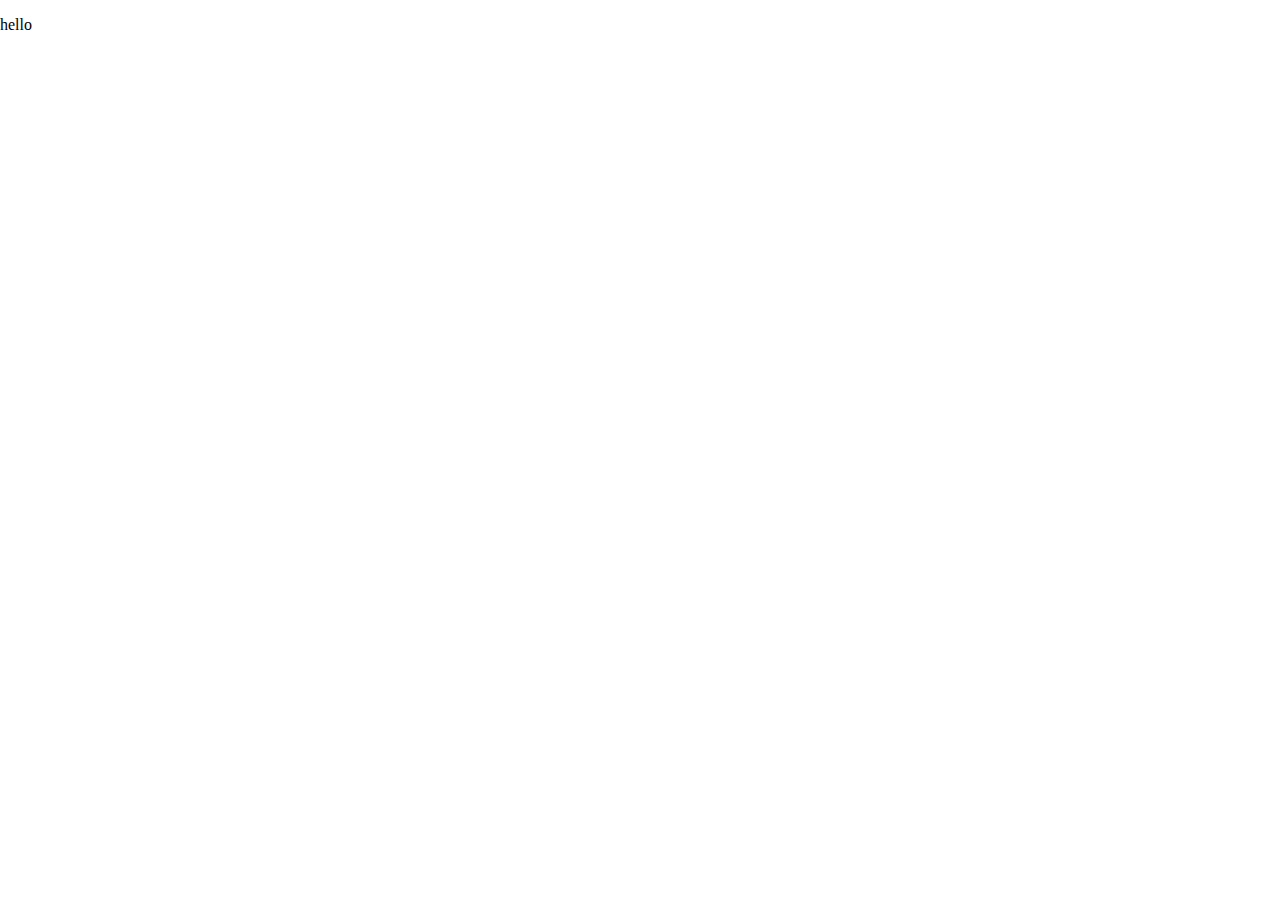
==== index.html @ 30da2f16 "rename portfolio" ====
<!doctype html>
<html class="no-js" lang="en">

<head>
  <meta charset="utf-8">
  <title>Responsive Layouts</title>
  <meta name="description" content="This site will serve as the hub for many sub responsive layouts">
  <meta name="viewport" content="width=device-width, initial-scale=1">

  <meta property="og:title" content="">
  <meta property="og:type" content="">
  <meta property="og:url" content="">
  <meta property="og:image" content="">

  <link rel="manifest" href="site.webmanifest">
  <link rel="apple-touch-icon" href="icon.png">
  <!-- Place favicon.ico in the root directory -->

  <link rel="stylesheet" href="css/normalize.css">
  <link rel="stylesheet" href="css/main.css">

  <meta name="theme-color" content="#fafafa">
</head>

<p>hello</p>
---- css/main.css ----
/* Place CSS styles here */
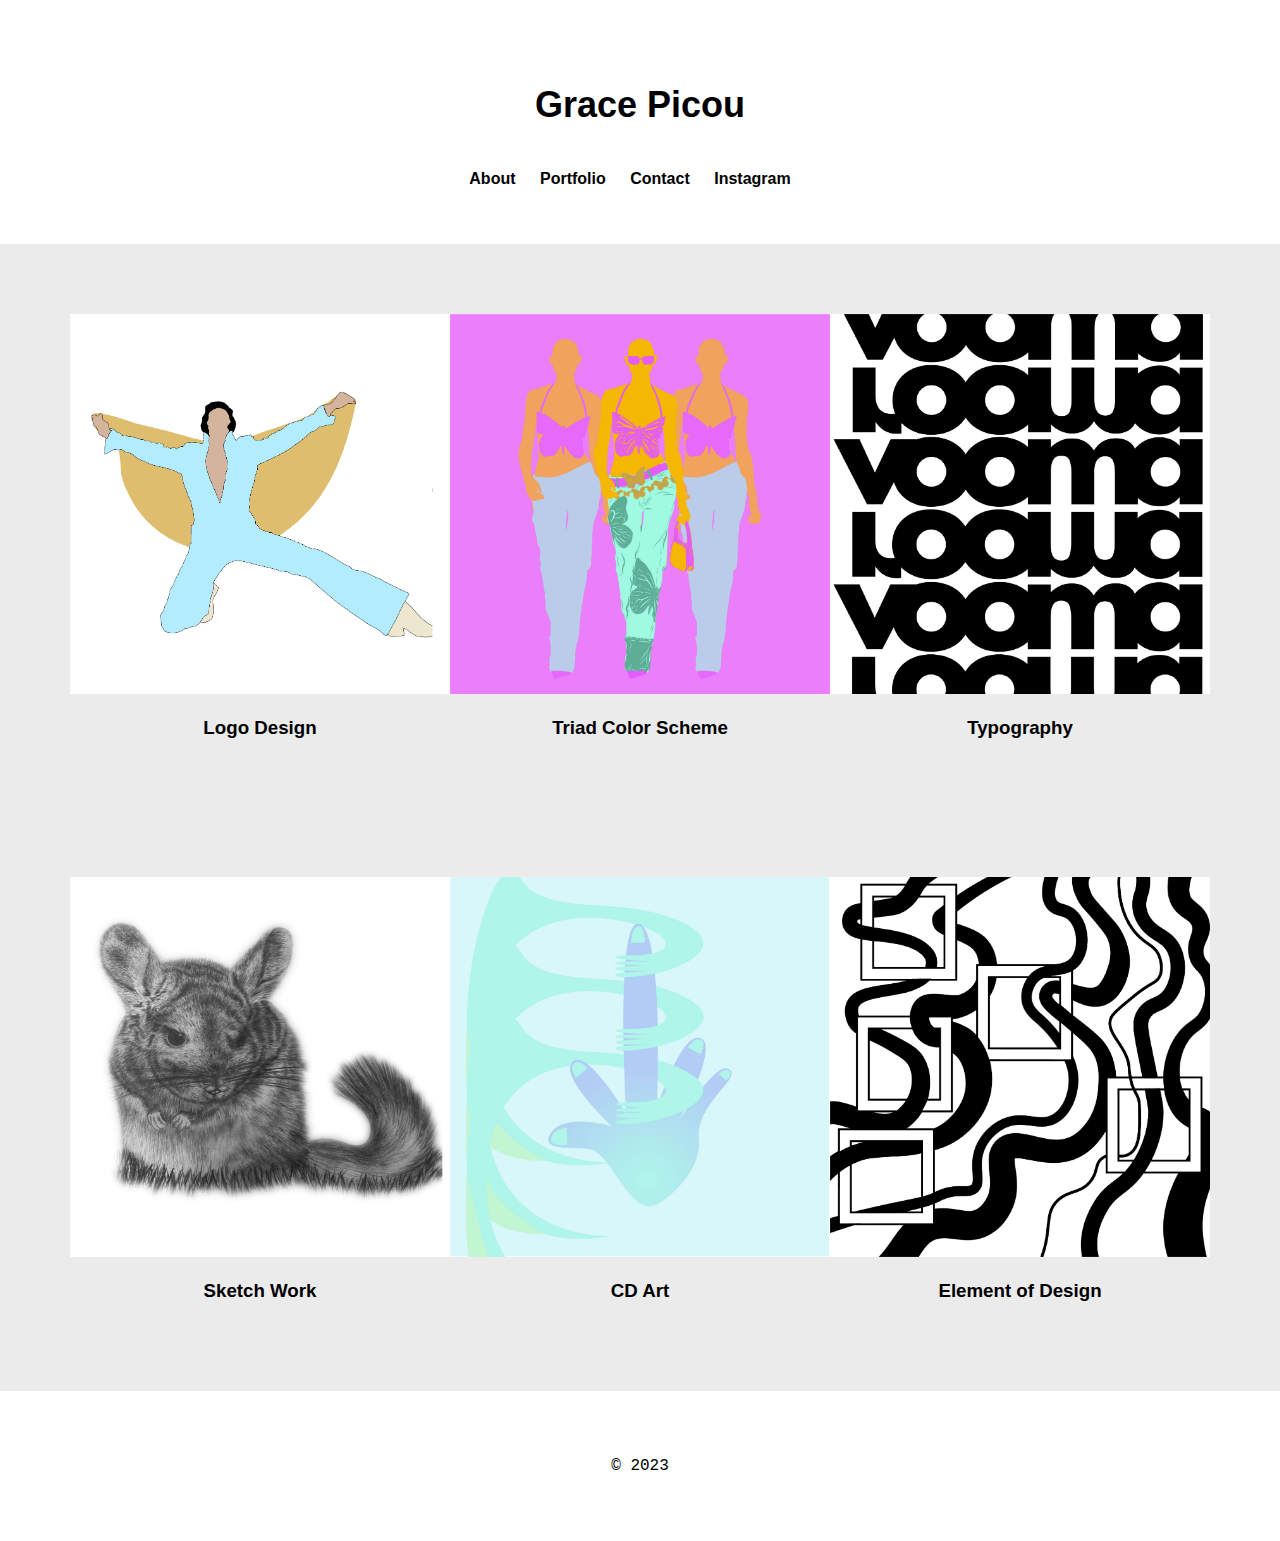
==== commit 6fd8a2a3: "major changes made to portfolio page" ====
--- a/index.html
+++ b/index.html
@@ -14,7 +14,6 @@
 
   <link rel="manifest" href="site.webmanifest">
   <link rel="apple-touch-icon" href="icon.png">
-  <!-- Place favicon.ico in the root directory -->
 
   <link rel="stylesheet" href="css/normalize.css">
   <link rel="stylesheet" href="css/main.css">
@@ -22,4 +21,56 @@
   <meta name="theme-color" content="#fafafa">
 </head>
 
-<p>hello</p>
+</head>
+<body>
+    <header>
+        <h1>Grace Picou</h1>
+        <nav>
+            <ul>
+                <li><a href="pages/about.html">About</a></li>
+                <li><a href="#portfolio">Portfolio</a></li>
+                <li><a href="#contact">Contact</a></li>
+                <li><a href="https://www.instagram.com/gracepicou/" target="_blank">Instagram</a></li>
+            </ul>
+        </nav>
+    </header>
+
+    <section id="portfolio">
+        <div class="portfolio-container">
+            <div class="portfolio-item">
+                <img src="img/elvislogo_final.jpg">
+                <h3>Logo Design</h3>
+            </div>
+            <div class="portfolio-item">
+                <img src="img/color_theory_proj3-05.jpg">
+                <h3>Triad Color Scheme</h3>
+            </div>
+            <div class="portfolio-item">
+                <img src="img/typ_projecttwo-01.jpg">
+                <h3>Typography</h3>
+            </div>
+        <div>
+    </section>
+
+    <section id="portfolio">
+        <div class="portfolio-container">
+            <div class="portfolio-item">
+                <img src="img/chinchilla sketch.jpg">
+                <h3>Sketch Work</h3>
+            </div>
+            <div class="portfolio-item">
+                <img src="img/cd_prints-07.jpg">
+                <h3>CD Art</h3>
+            </div>
+            <div class="portfolio-item">
+                <img src="img/gracepicou_art2050_project1_final-03.jpg">
+                <h3>Element of Design</h3>
+            </div>
+        <div>
+    </section>
+
+    <footer>
+        <p>&copy; 2023</p>
+    </footer>
+</body>
+</html>
--- a/css/main.css
+++ b/css/main.css
@@ -1 +1,108 @@
-/* Place CSS styles here */
+body {
+    color: black;
+    font-family: Arial, sans-serif;
+    background-color: #ebebeb;
+    margin: 0px;
+    padding: 0;
+}
+
+header {
+    background-color: #ffffff;
+    color: black;
+    text-align: center;
+    padding: 20px;
+    padding-top: 60px;
+}
+
+h3{
+    text-align: center;
+}
+
+header h1 {
+    font-size: 36px;
+    fon
+}
+
+nav ul {
+    list-style: none;
+    text-align: center;
+    padding: 20px;
+}
+
+nav li {
+    display: inline;
+    margin-right: 20px;
+}
+
+nav a {
+    text-decoration: none;
+    color: black;
+    font-weight: bold;
+}
+
+nav a:hover{
+    color: darkgray;
+}
+
+section {
+    background-color: #ebebeb;
+    padding: 30px;
+    margin: 20px;
+}
+
+h2 {
+    font-size: 24px;
+    margin-bottom: 10px;
+}
+
+.portfolio-container {
+    display: flex;
+    flex-direction: row;
+    padding: 20px;
+
+}
+
+.portfolio-item {
+    margin-bottom: 0px;
+}
+
+.portfolio-item img {
+    padding: 0px;
+    max-width: 100%;
+    height: auto;
+}
+
+footer{
+    font-family: 'Courier New', Courier, monospace;
+    background-color: #ffffff;
+    padding: 50px;
+    text-align: center;
+}
+
+@media (max-width: 768px) {
+    header h1 {
+        font-size: 28px;
+    }
+
+    .portfolio-container{
+        display: flex;
+        flex-direction: column;
+        margin-right: 20px;
+    }
+
+    nav {
+        padding: 5px;
+    }
+
+    nav li {
+        margin-right: 10px;
+    }
+
+    section {
+        padding: 10px;
+    }
+
+    h2 {
+        font-size: 20px;
+    }
+}